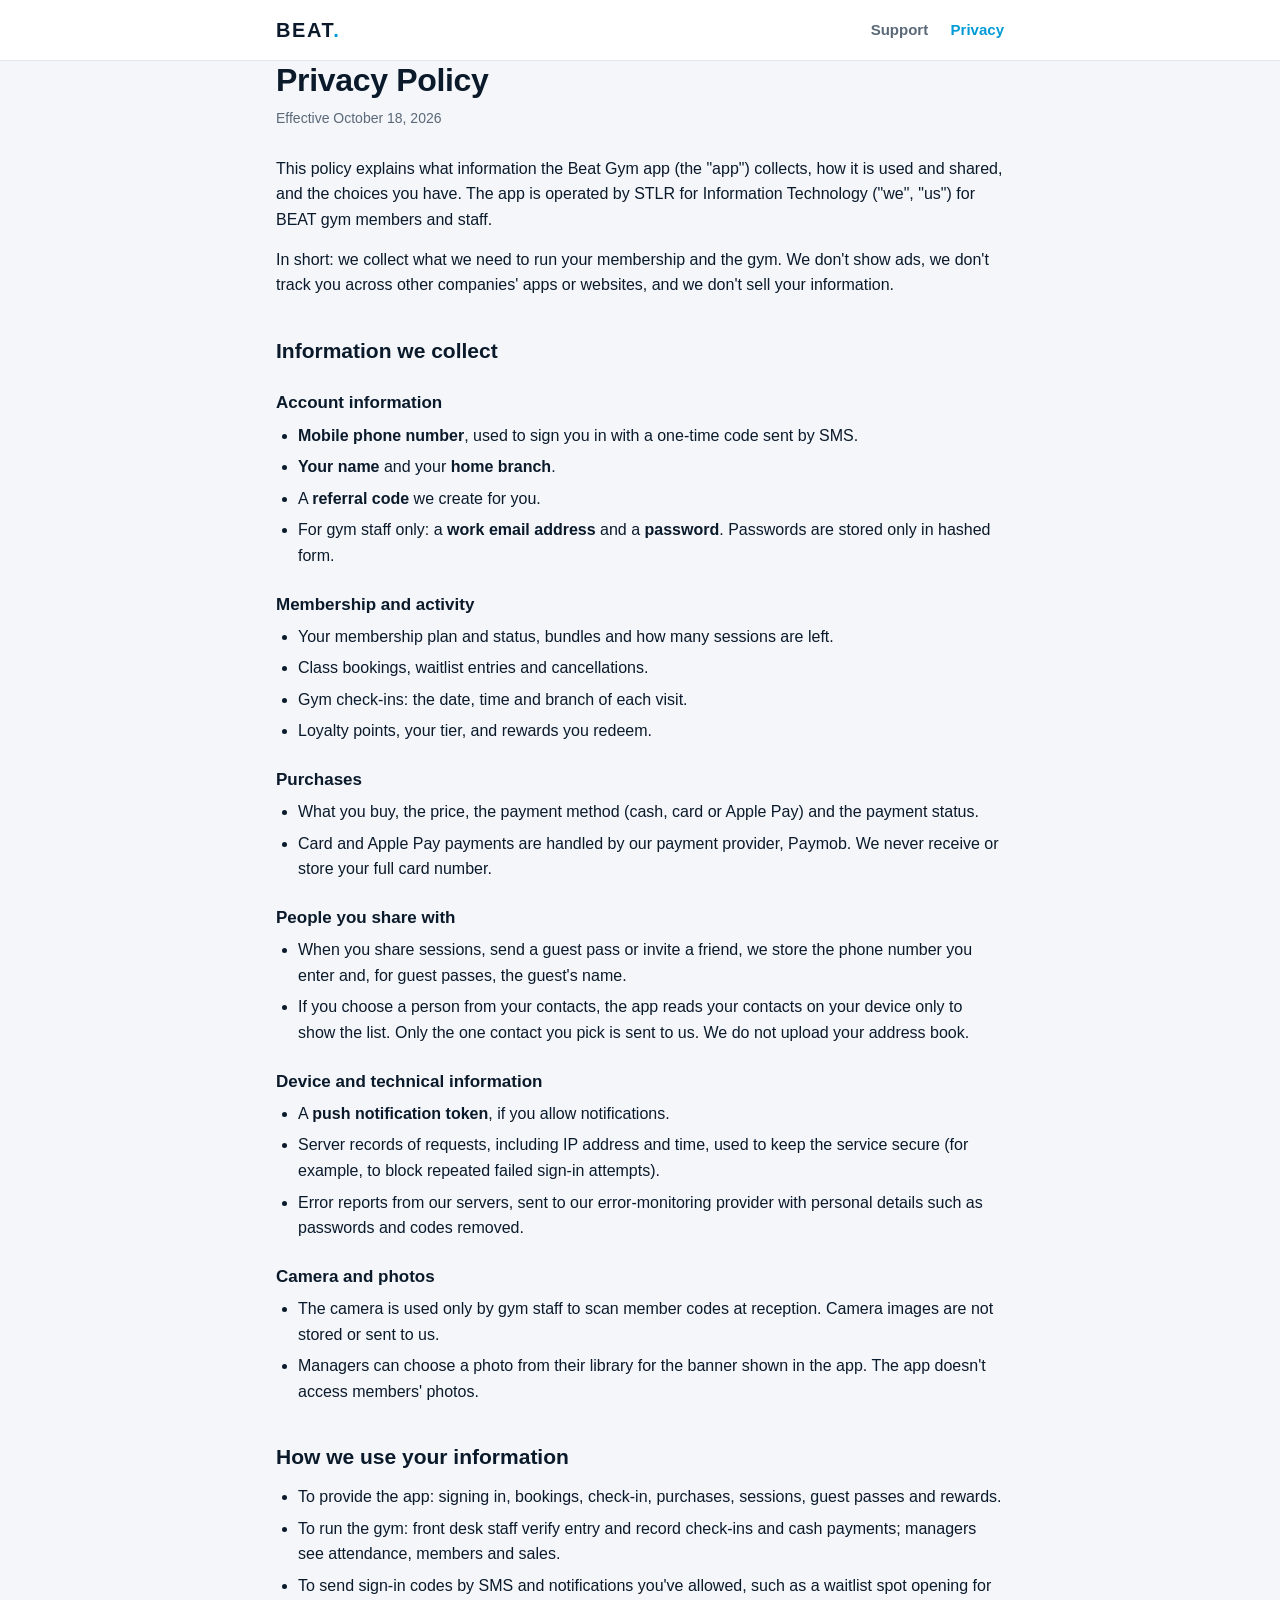
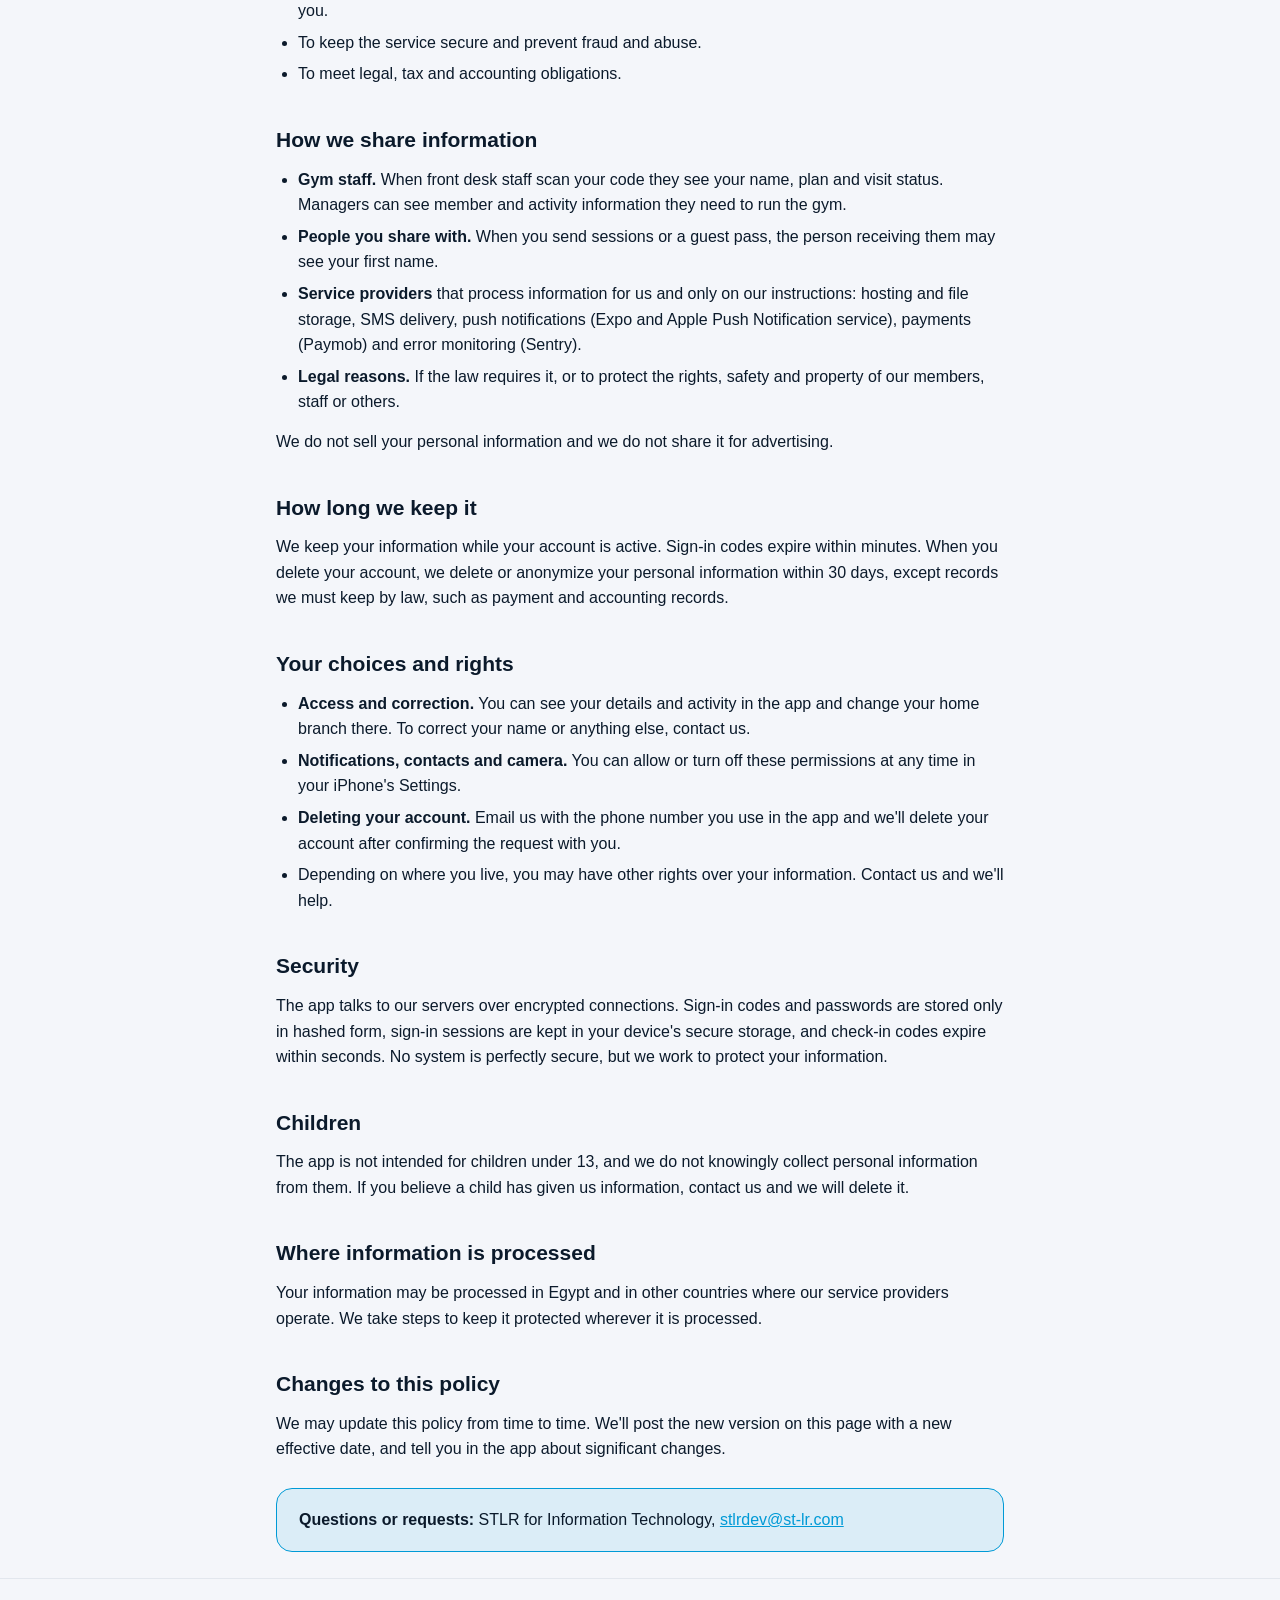
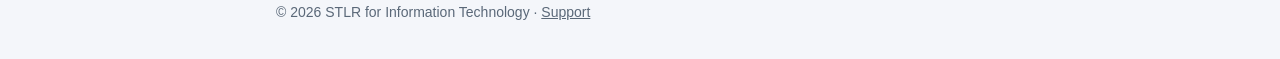
==== privacy/index.html @ 8a102c92 "Add Beat Gym support and privacy pages" ====
<!doctype html>
<html lang="en">
<head>
  <meta charset="utf-8">
  <meta name="viewport" content="width=device-width, initial-scale=1">
  <title>Beat Gym Privacy Policy</title>
  <meta name="description" content="How the Beat Gym app collects, uses and protects your information.">
  <link rel="stylesheet" href="../styles.css">
</head>
<body>
  <header class="site">
    <div class="wrap">
      <a class="brand" href="../">BEAT<span>.</span></a>
      <nav>
        <a href="../support/">Support</a>
        <a href="./" aria-current="page">Privacy</a>
      </nav>
    </div>
  </header>

  <main class="wrap">
    <h1>Privacy Policy</h1>
    <p class="meta">Effective October 18, 2026</p>

    <p>This policy explains what information the Beat Gym app (the "app") collects, how it is used and shared, and the choices you have. The app is operated by STLR for Information Technology ("we", "us") for BEAT gym members and staff.</p>

    <p>In short: we collect what we need to run your membership and the gym. We don't show ads, we don't track you across other companies' apps or websites, and we don't sell your information.</p>

    <h2>Information we collect</h2>

    <h3>Account information</h3>
    <ul>
      <li><strong>Mobile phone number</strong>, used to sign you in with a one-time code sent by SMS.</li>
      <li><strong>Your name</strong> and your <strong>home branch</strong>.</li>
      <li>A <strong>referral code</strong> we create for you.</li>
      <li>For gym staff only: a <strong>work email address</strong> and a <strong>password</strong>. Passwords are stored only in hashed form.</li>
    </ul>

    <h3>Membership and activity</h3>
    <ul>
      <li>Your membership plan and status, bundles and how many sessions are left.</li>
      <li>Class bookings, waitlist entries and cancellations.</li>
      <li>Gym check-ins: the date, time and branch of each visit.</li>
      <li>Loyalty points, your tier, and rewards you redeem.</li>
    </ul>

    <h3>Purchases</h3>
    <ul>
      <li>What you buy, the price, the payment method (cash, card or Apple Pay) and the payment status.</li>
      <li>Card and Apple Pay payments are handled by our payment provider, Paymob. We never receive or store your full card number.</li>
    </ul>

    <h3>People you share with</h3>
    <ul>
      <li>When you share sessions, send a guest pass or invite a friend, we store the phone number you enter and, for guest passes, the guest's name.</li>
      <li>If you choose a person from your contacts, the app reads your contacts on your device only to show the list. Only the one contact you pick is sent to us. We do not upload your address book.</li>
    </ul>

    <h3>Device and technical information</h3>
    <ul>
      <li>A <strong>push notification token</strong>, if you allow notifications.</li>
      <li>Server records of requests, including IP address and time, used to keep the service secure (for example, to block repeated failed sign-in attempts).</li>
      <li>Error reports from our servers, sent to our error-monitoring provider with personal details such as passwords and codes removed.</li>
    </ul>

    <h3>Camera and photos</h3>
    <ul>
      <li>The camera is used only by gym staff to scan member codes at reception. Camera images are not stored or sent to us.</li>
      <li>Managers can choose a photo from their library for the banner shown in the app. The app doesn't access members' photos.</li>
    </ul>

    <h2>How we use your information</h2>
    <ul>
      <li>To provide the app: signing in, bookings, check-in, purchases, sessions, guest passes and rewards.</li>
      <li>To run the gym: front desk staff verify entry and record check-ins and cash payments; managers see attendance, members and sales.</li>
      <li>To send sign-in codes by SMS and notifications you've allowed, such as a waitlist spot opening for you.</li>
      <li>To keep the service secure and prevent fraud and abuse.</li>
      <li>To meet legal, tax and accounting obligations.</li>
    </ul>

    <h2>How we share information</h2>
    <ul>
      <li><strong>Gym staff.</strong> When front desk staff scan your code they see your name, plan and visit status. Managers can see member and activity information they need to run the gym.</li>
      <li><strong>People you share with.</strong> When you send sessions or a guest pass, the person receiving them may see your first name.</li>
      <li><strong>Service providers</strong> that process information for us and only on our instructions: hosting and file storage, SMS delivery, push notifications (Expo and Apple Push Notification service), payments (Paymob) and error monitoring (Sentry).</li>
      <li><strong>Legal reasons.</strong> If the law requires it, or to protect the rights, safety and property of our members, staff or others.</li>
    </ul>
    <p>We do not sell your personal information and we do not share it for advertising.</p>

    <h2>How long we keep it</h2>
    <p>We keep your information while your account is active. Sign-in codes expire within minutes. When you delete your account, we delete or anonymize your personal information within 30 days, except records we must keep by law, such as payment and accounting records.</p>

    <h2>Your choices and rights</h2>
    <ul>
      <li><strong>Access and correction.</strong> You can see your details and activity in the app and change your home branch there. To correct your name or anything else, contact us.</li>
      <li><strong>Notifications, contacts and camera.</strong> You can allow or turn off these permissions at any time in your iPhone's Settings.</li>
      <li><strong>Deleting your account.</strong> Email us with the phone number you use in the app and we'll delete your account after confirming the request with you.</li>
      <li>Depending on where you live, you may have other rights over your information. Contact us and we'll help.</li>
    </ul>

    <h2>Security</h2>
    <p>The app talks to our servers over encrypted connections. Sign-in codes and passwords are stored only in hashed form, sign-in sessions are kept in your device's secure storage, and check-in codes expire within seconds. No system is perfectly secure, but we work to protect your information.</p>

    <h2>Children</h2>
    <p>The app is not intended for children under 13, and we do not knowingly collect personal information from them. If you believe a child has given us information, contact us and we will delete it.</p>

    <h2>Where information is processed</h2>
    <p>Your information may be processed in Egypt and in other countries where our service providers operate. We take steps to keep it protected wherever it is processed.</p>

    <h2>Changes to this policy</h2>
    <p>We may update this policy from time to time. We'll post the new version on this page with a new effective date, and tell you in the app about significant changes.</p>

    <div class="contact">
      <p><strong>Questions or requests:</strong> STLR for Information Technology, <a href="mailto:stlrdev@st-lr.com">stlrdev@st-lr.com</a></p>
    </div>
  </main>

  <footer>
    <div class="wrap">© 2026 STLR for Information Technology · <a href="../support/">Support</a></div>
  </footer>
</body>
</html>
---- styles.css ----
:root {
  --bg: #f4f6fa;
  --surface: #ffffff;
  --text: #0b1a2b;
  --muted: #5a6878;
  --line: #e2e7ee;
  --accent: #009ad6;
  --accent-soft: rgba(0, 154, 214, 0.1);
}

@media (prefers-color-scheme: dark) {
  :root {
    --bg: #0b1420;
    --surface: #121e2c;
    --text: #e9eef5;
    --muted: #9aa8b8;
    --line: #223244;
    --accent: #2cbcf2;
    --accent-soft: rgba(44, 188, 242, 0.12);
  }
}

* { box-sizing: border-box; }

html { -webkit-text-size-adjust: 100%; }

body {
  margin: 0;
  background: var(--bg);
  color: var(--text);
  font: 16px/1.6 -apple-system, BlinkMacSystemFont, "Segoe UI", Roboto, "Helvetica Neue", Arial, sans-serif;
}

a { color: var(--accent); }

.wrap { max-width: 760px; margin: 0 auto; padding: 0 16px; }

header.site {
  border-bottom: 1px solid var(--line);
  background: var(--surface);
}
header.site .wrap {
  display: flex;
  align-items: center;
  justify-content: space-between;
  gap: 16px;
  min-height: 60px;
}
.brand {
  font-weight: 800;
  font-size: 20px;
  letter-spacing: 0.08em;
  color: var(--text);
  text-decoration: none;
}
.brand span { color: var(--accent); }
nav a {
  margin-left: 18px;
  color: var(--muted);
  text-decoration: none;
  font-weight: 600;
  font-size: 15px;
}
nav a[aria-current="page"], nav a:hover { color: var(--accent); }

main { padding: 36px 0 48px; }

h1 { font-size: 32px; line-height: 1.2; margin: 0 0 8px; letter-spacing: -0.01em; }
h2 { font-size: 21px; margin: 36px 0 10px; }
h3 { font-size: 17px; margin: 22px 0 6px; }
p, ul { margin: 0 0 14px; }
ul { padding-left: 22px; }
li { margin-bottom: 6px; }

.lead { color: var(--muted); font-size: 17px; margin-bottom: 26px; }
.meta { color: var(--muted); font-size: 14px; margin-bottom: 26px; }

.card {
  background: var(--surface);
  border: 1px solid var(--line);
  border-radius: 16px;
  padding: 20px 22px;
  margin: 0 0 14px;
}
.card h3 { margin-top: 0; }
.card p:last-child, .card ul:last-child { margin-bottom: 0; }

.contact {
  background: var(--accent-soft);
  border: 1px solid var(--accent);
  border-radius: 16px;
  padding: 18px 22px;
  margin: 26px 0;
}
.contact p { margin: 0; }

.links { display: grid; gap: 14px; grid-template-columns: repeat(auto-fit, minmax(220px, 1fr)); }
.links a.card { display: block; text-decoration: none; color: var(--text); }
.links a.card strong { display: block; font-size: 18px; margin-bottom: 4px; color: var(--accent); }
.links a.card span { color: var(--muted); }

footer {
  border-top: 1px solid var(--line);
  color: var(--muted);
  font-size: 14px;
  padding: 22px 0 36px;
}
footer a { color: var(--muted); }

@media (max-width: 480px) {
  h1 { font-size: 27px; }
  nav a { margin-left: 12px; }
}
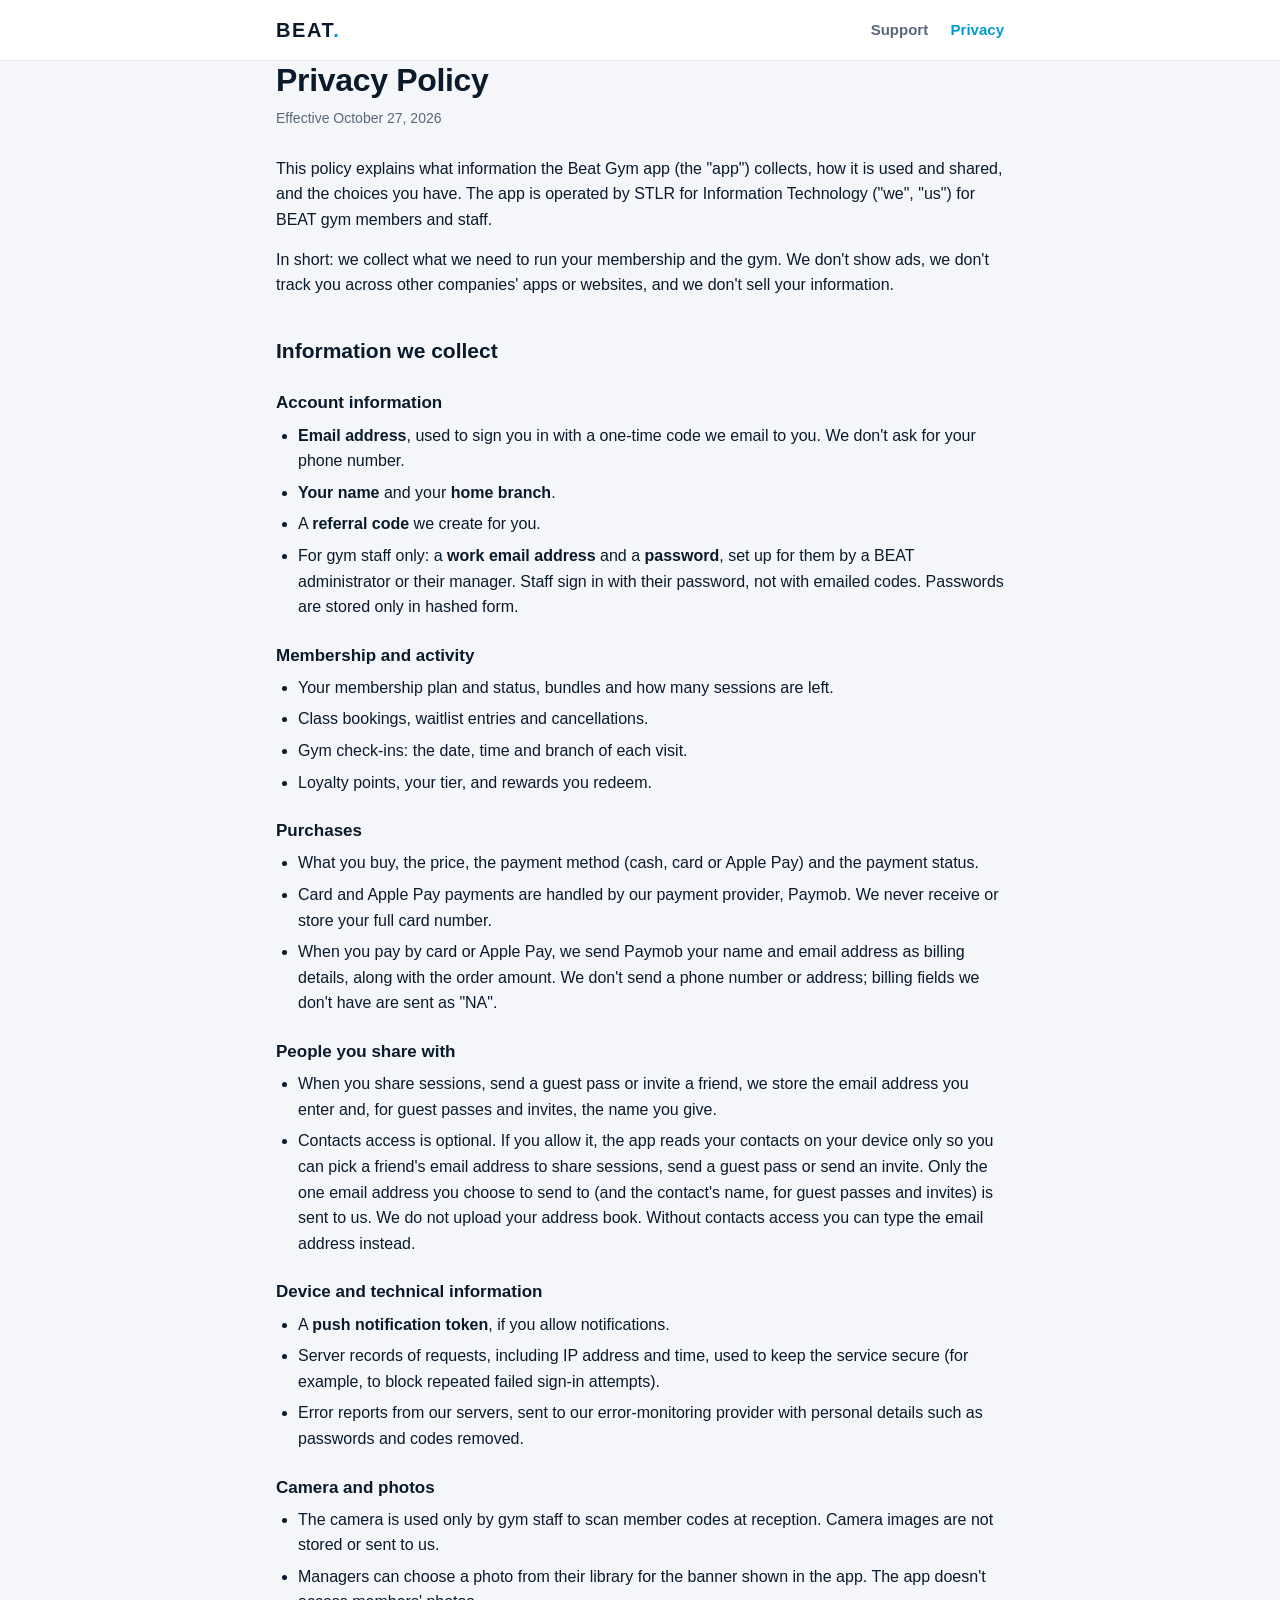
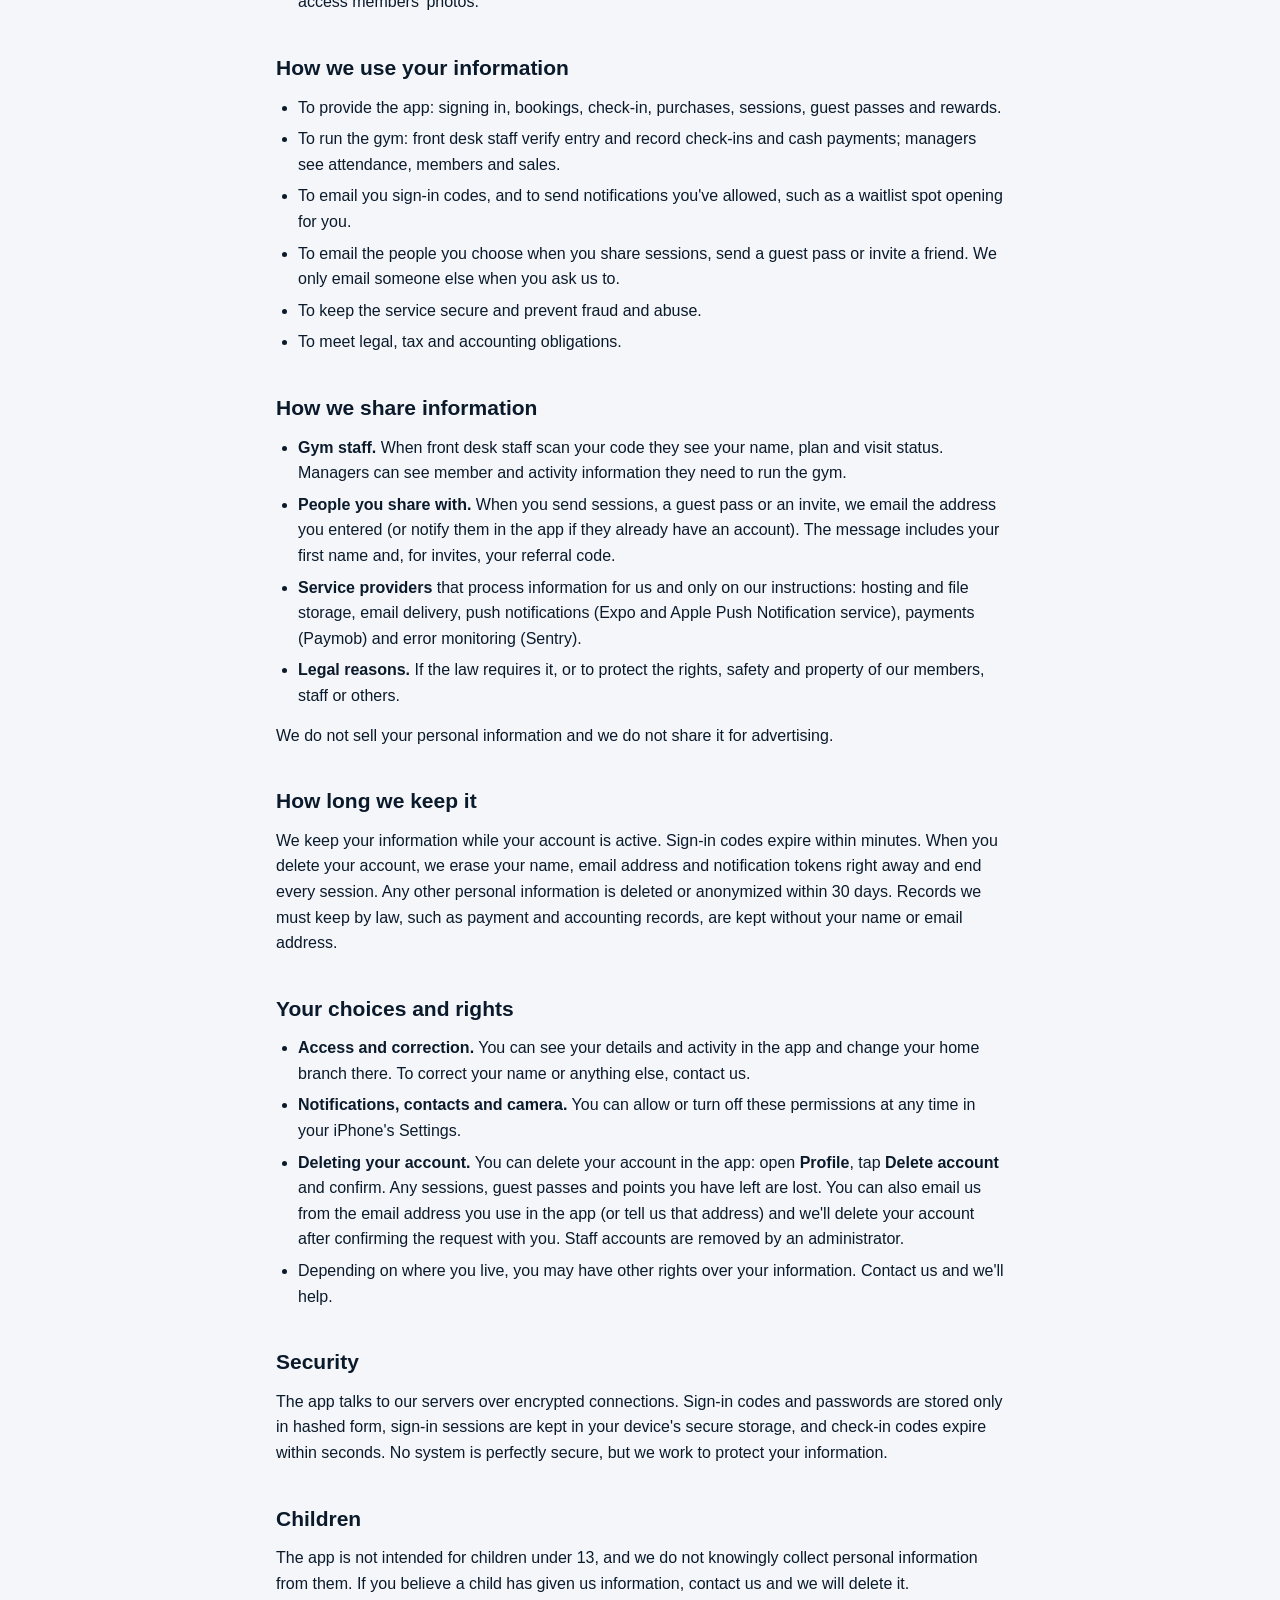
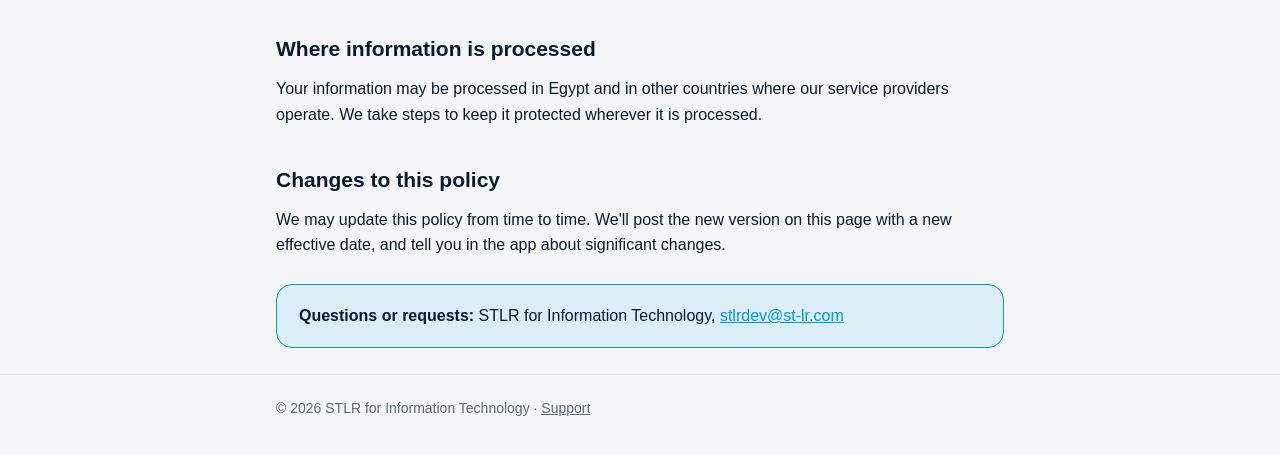
==== commit 872c68f0: "Describe email sign-in and in-app account deletion Members now sign in with an emailed one-time code" ====
--- a/privacy/index.html
+++ b/privacy/index.html
@@ -20,7 +20,7 @@
 
   <main class="wrap">
     <h1>Privacy Policy</h1>
-    <p class="meta">Effective October 18, 2026</p>
+    <p class="meta">Effective October 27, 2026</p>
 
     <p>This policy explains what information the Beat Gym app (the "app") collects, how it is used and shared, and the choices you have. The app is operated by STLR for Information Technology ("we", "us") for BEAT gym members and staff.</p>
 
@@ -30,10 +30,10 @@
 
     <h3>Account information</h3>
     <ul>
-      <li><strong>Mobile phone number</strong>, used to sign you in with a one-time code sent by SMS.</li>
+      <li><strong>Email address</strong>, used to sign you in with a one-time code we email to you. We don't ask for your phone number.</li>
       <li><strong>Your name</strong> and your <strong>home branch</strong>.</li>
       <li>A <strong>referral code</strong> we create for you.</li>
-      <li>For gym staff only: a <strong>work email address</strong> and a <strong>password</strong>. Passwords are stored only in hashed form.</li>
+      <li>For gym staff only: a <strong>work email address</strong> and a <strong>password</strong>, set up for them by a BEAT administrator or their manager. Staff sign in with their password, not with emailed codes. Passwords are stored only in hashed form.</li>
     </ul>
 
     <h3>Membership and activity</h3>
@@ -48,12 +48,13 @@
     <ul>
       <li>What you buy, the price, the payment method (cash, card or Apple Pay) and the payment status.</li>
       <li>Card and Apple Pay payments are handled by our payment provider, Paymob. We never receive or store your full card number.</li>
+      <li>When you pay by card or Apple Pay, we send Paymob your name and email address as billing details, along with the order amount. We don't send a phone number or address; billing fields we don't have are sent as "NA".</li>
     </ul>
 
     <h3>People you share with</h3>
     <ul>
-      <li>When you share sessions, send a guest pass or invite a friend, we store the phone number you enter and, for guest passes, the guest's name.</li>
-      <li>If you choose a person from your contacts, the app reads your contacts on your device only to show the list. Only the one contact you pick is sent to us. We do not upload your address book.</li>
+      <li>When you share sessions, send a guest pass or invite a friend, we store the email address you enter and, for guest passes and invites, the name you give.</li>
+      <li>Contacts access is optional. If you allow it, the app reads your contacts on your device only so you can pick a friend's email address to share sessions, send a guest pass or send an invite. Only the one email address you choose to send to (and the contact's name, for guest passes and invites) is sent to us. We do not upload your address book. Without contacts access you can type the email address instead.</li>
     </ul>
 
     <h3>Device and technical information</h3>
@@ -73,7 +74,8 @@
     <ul>
       <li>To provide the app: signing in, bookings, check-in, purchases, sessions, guest passes and rewards.</li>
       <li>To run the gym: front desk staff verify entry and record check-ins and cash payments; managers see attendance, members and sales.</li>
-      <li>To send sign-in codes by SMS and notifications you've allowed, such as a waitlist spot opening for you.</li>
+      <li>To email you sign-in codes, and to send notifications you've allowed, such as a waitlist spot opening for you.</li>
+      <li>To email the people you choose when you share sessions, send a guest pass or invite a friend. We only email someone else when you ask us to.</li>
       <li>To keep the service secure and prevent fraud and abuse.</li>
       <li>To meet legal, tax and accounting obligations.</li>
     </ul>
@@ -81,20 +83,20 @@
     <h2>How we share information</h2>
     <ul>
       <li><strong>Gym staff.</strong> When front desk staff scan your code they see your name, plan and visit status. Managers can see member and activity information they need to run the gym.</li>
-      <li><strong>People you share with.</strong> When you send sessions or a guest pass, the person receiving them may see your first name.</li>
-      <li><strong>Service providers</strong> that process information for us and only on our instructions: hosting and file storage, SMS delivery, push notifications (Expo and Apple Push Notification service), payments (Paymob) and error monitoring (Sentry).</li>
+      <li><strong>People you share with.</strong> When you send sessions, a guest pass or an invite, we email the address you entered (or notify them in the app if they already have an account). The message includes your first name and, for invites, your referral code.</li>
+      <li><strong>Service providers</strong> that process information for us and only on our instructions: hosting and file storage, email delivery, push notifications (Expo and Apple Push Notification service), payments (Paymob) and error monitoring (Sentry).</li>
       <li><strong>Legal reasons.</strong> If the law requires it, or to protect the rights, safety and property of our members, staff or others.</li>
     </ul>
     <p>We do not sell your personal information and we do not share it for advertising.</p>
 
     <h2>How long we keep it</h2>
-    <p>We keep your information while your account is active. Sign-in codes expire within minutes. When you delete your account, we delete or anonymize your personal information within 30 days, except records we must keep by law, such as payment and accounting records.</p>
+    <p>We keep your information while your account is active. Sign-in codes expire within minutes. When you delete your account, we erase your name, email address and notification tokens right away and end every session. Any other personal information is deleted or anonymized within 30 days. Records we must keep by law, such as payment and accounting records, are kept without your name or email address.</p>
 
     <h2>Your choices and rights</h2>
     <ul>
       <li><strong>Access and correction.</strong> You can see your details and activity in the app and change your home branch there. To correct your name or anything else, contact us.</li>
       <li><strong>Notifications, contacts and camera.</strong> You can allow or turn off these permissions at any time in your iPhone's Settings.</li>
-      <li><strong>Deleting your account.</strong> Email us with the phone number you use in the app and we'll delete your account after confirming the request with you.</li>
+      <li><strong>Deleting your account.</strong> You can delete your account in the app: open <strong>Profile</strong>, tap <strong>Delete account</strong> and confirm. Any sessions, guest passes and points you have left are lost. You can also email us from the email address you use in the app (or tell us that address) and we'll delete your account after confirming the request with you. Staff accounts are removed by an administrator.</li>
       <li>Depending on where you live, you may have other rights over your information. Contact us and we'll help.</li>
     </ul>
 
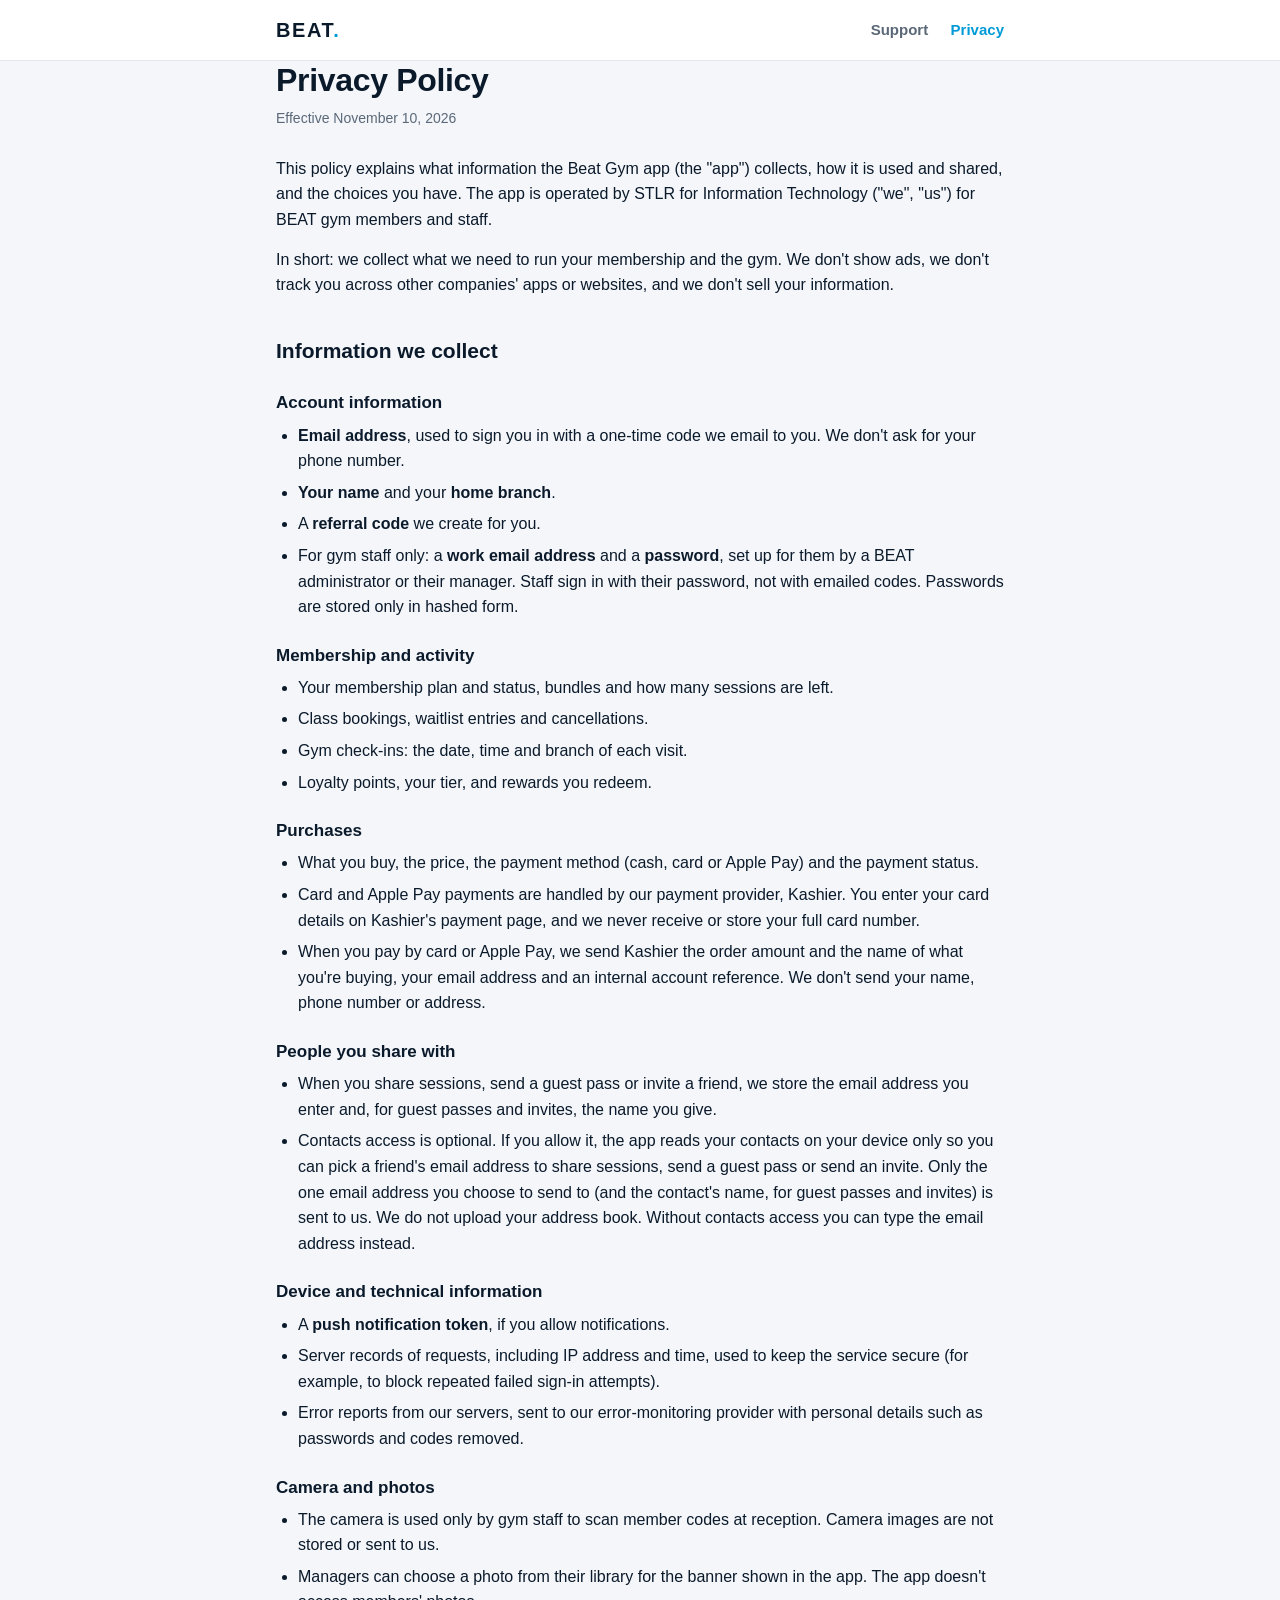
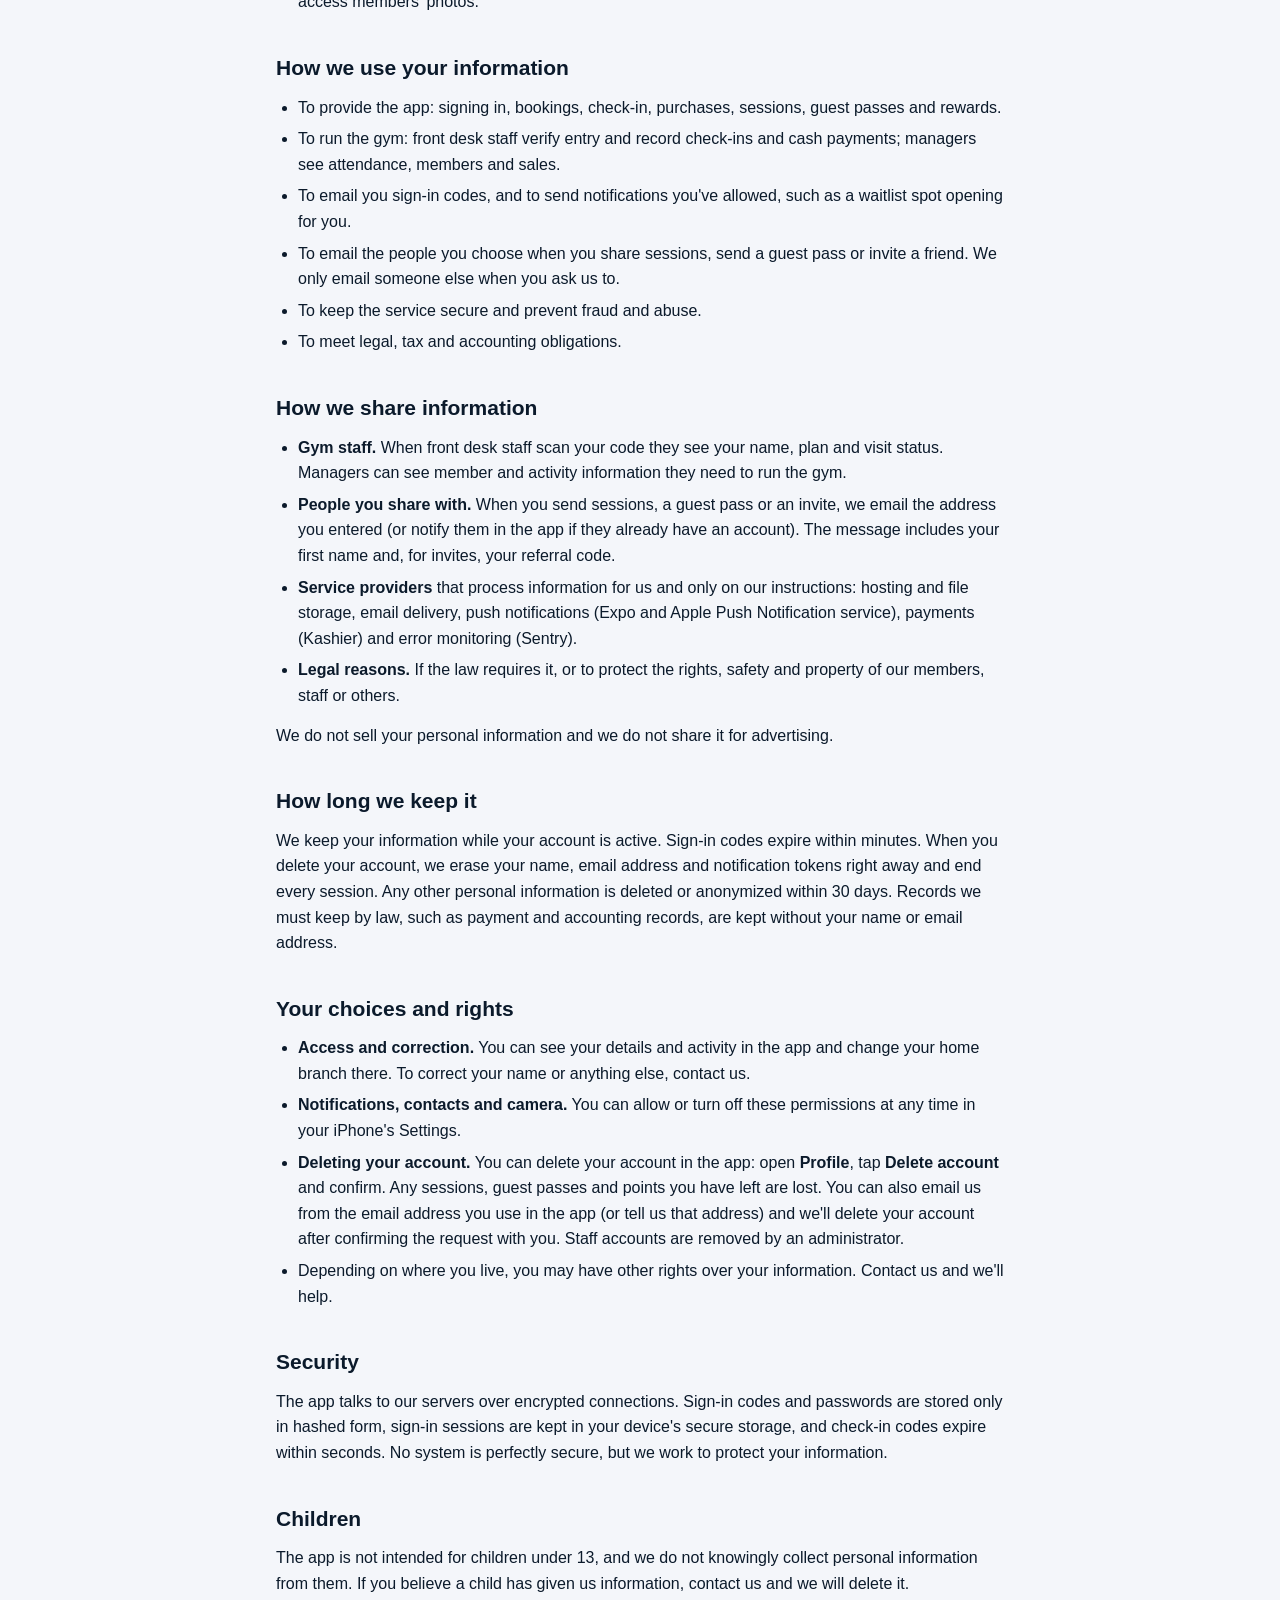
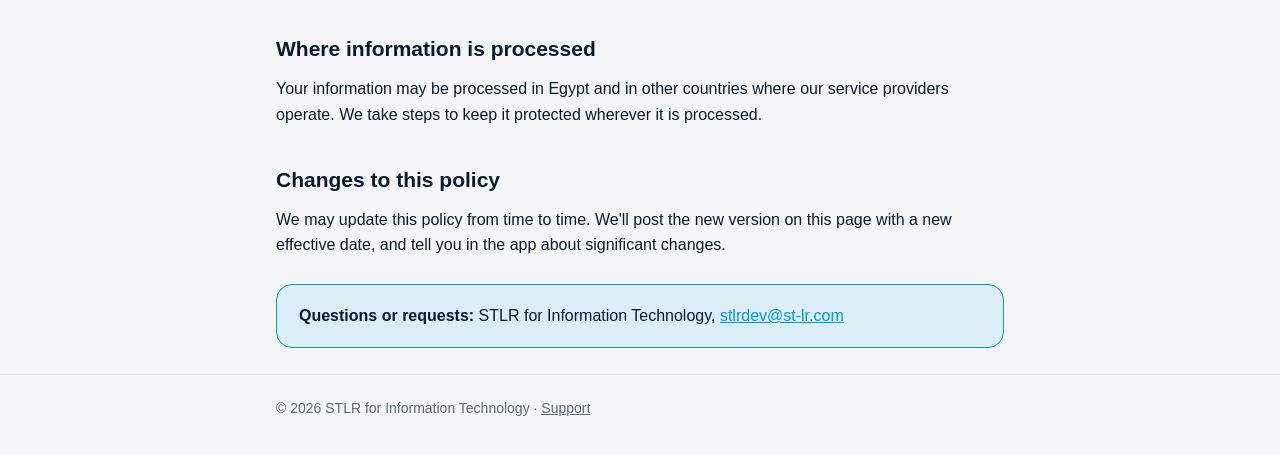
==== commit e727e8be: "Name Kashier as the payment provider Card and Apple Pay payments now go through Kashier instead of P" ====
--- a/privacy/index.html
+++ b/privacy/index.html
@@ -20,7 +20,7 @@
 
   <main class="wrap">
     <h1>Privacy Policy</h1>
-    <p class="meta">Effective October 27, 2026</p>
+    <p class="meta">Effective November 10, 2026</p>
 
     <p>This policy explains what information the Beat Gym app (the "app") collects, how it is used and shared, and the choices you have. The app is operated by STLR for Information Technology ("we", "us") for BEAT gym members and staff.</p>
 
@@ -47,8 +47,8 @@
     <h3>Purchases</h3>
     <ul>
       <li>What you buy, the price, the payment method (cash, card or Apple Pay) and the payment status.</li>
-      <li>Card and Apple Pay payments are handled by our payment provider, Paymob. We never receive or store your full card number.</li>
-      <li>When you pay by card or Apple Pay, we send Paymob your name and email address as billing details, along with the order amount. We don't send a phone number or address; billing fields we don't have are sent as "NA".</li>
+      <li>Card and Apple Pay payments are handled by our payment provider, Kashier. You enter your card details on Kashier's payment page, and we never receive or store your full card number.</li>
+      <li>When you pay by card or Apple Pay, we send Kashier the order amount and the name of what you're buying, your email address and an internal account reference. We don't send your name, phone number or address.</li>
     </ul>
 
     <h3>People you share with</h3>
@@ -84,7 +84,7 @@
     <ul>
       <li><strong>Gym staff.</strong> When front desk staff scan your code they see your name, plan and visit status. Managers can see member and activity information they need to run the gym.</li>
       <li><strong>People you share with.</strong> When you send sessions, a guest pass or an invite, we email the address you entered (or notify them in the app if they already have an account). The message includes your first name and, for invites, your referral code.</li>
-      <li><strong>Service providers</strong> that process information for us and only on our instructions: hosting and file storage, email delivery, push notifications (Expo and Apple Push Notification service), payments (Paymob) and error monitoring (Sentry).</li>
+      <li><strong>Service providers</strong> that process information for us and only on our instructions: hosting and file storage, email delivery, push notifications (Expo and Apple Push Notification service), payments (Kashier) and error monitoring (Sentry).</li>
       <li><strong>Legal reasons.</strong> If the law requires it, or to protect the rights, safety and property of our members, staff or others.</li>
     </ul>
     <p>We do not sell your personal information and we do not share it for advertising.</p>
